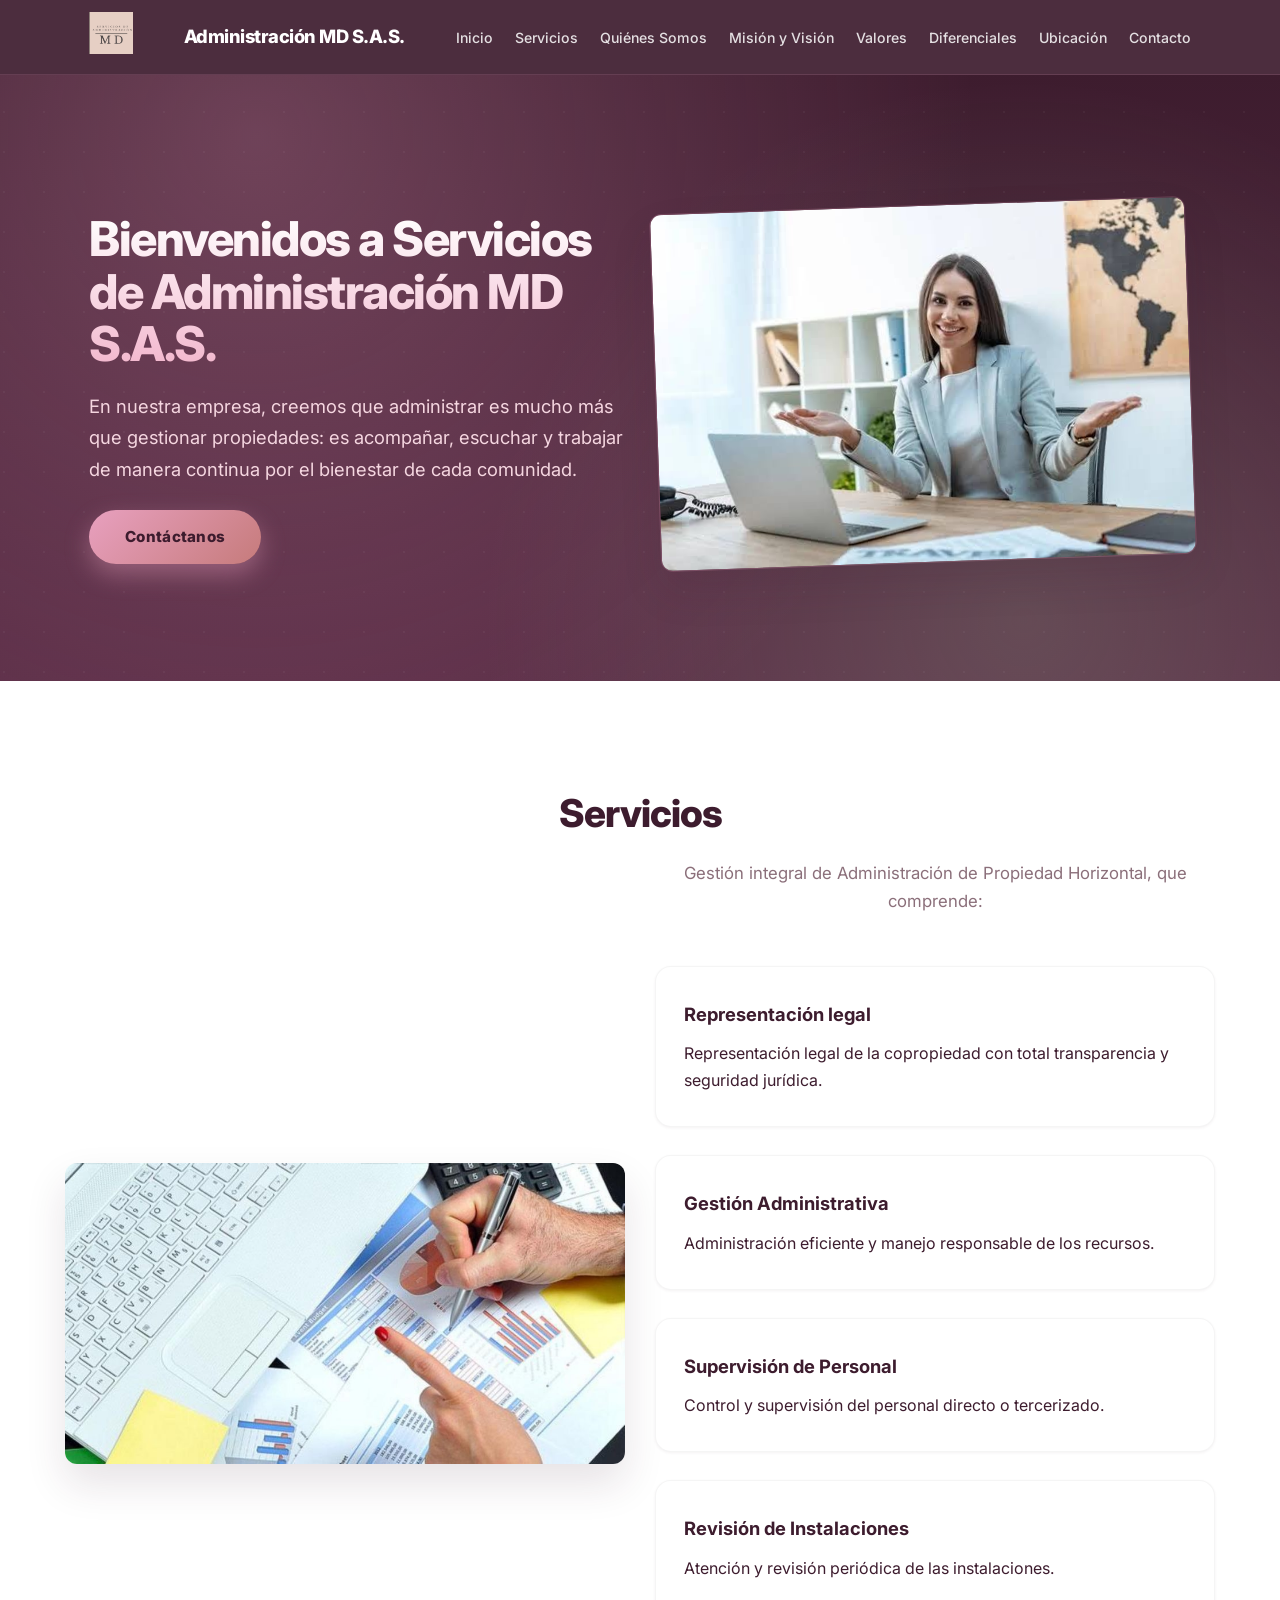
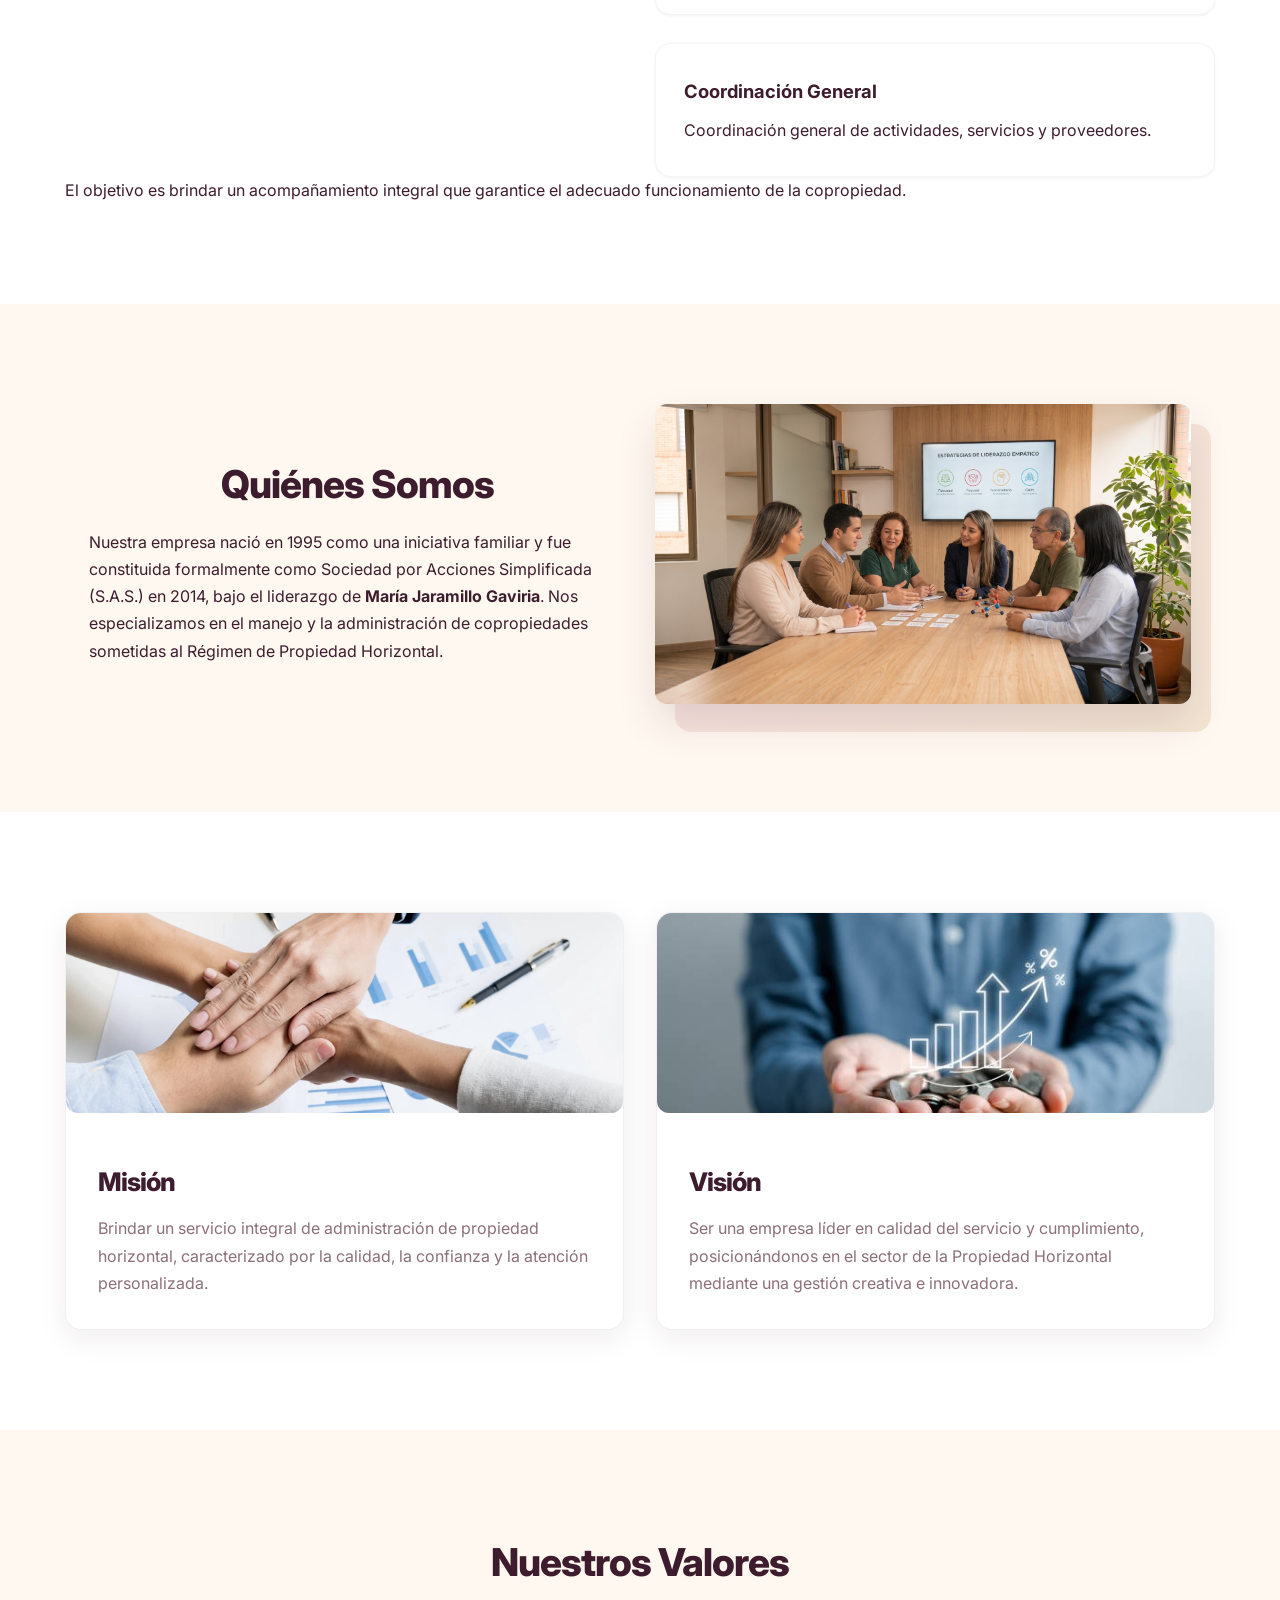
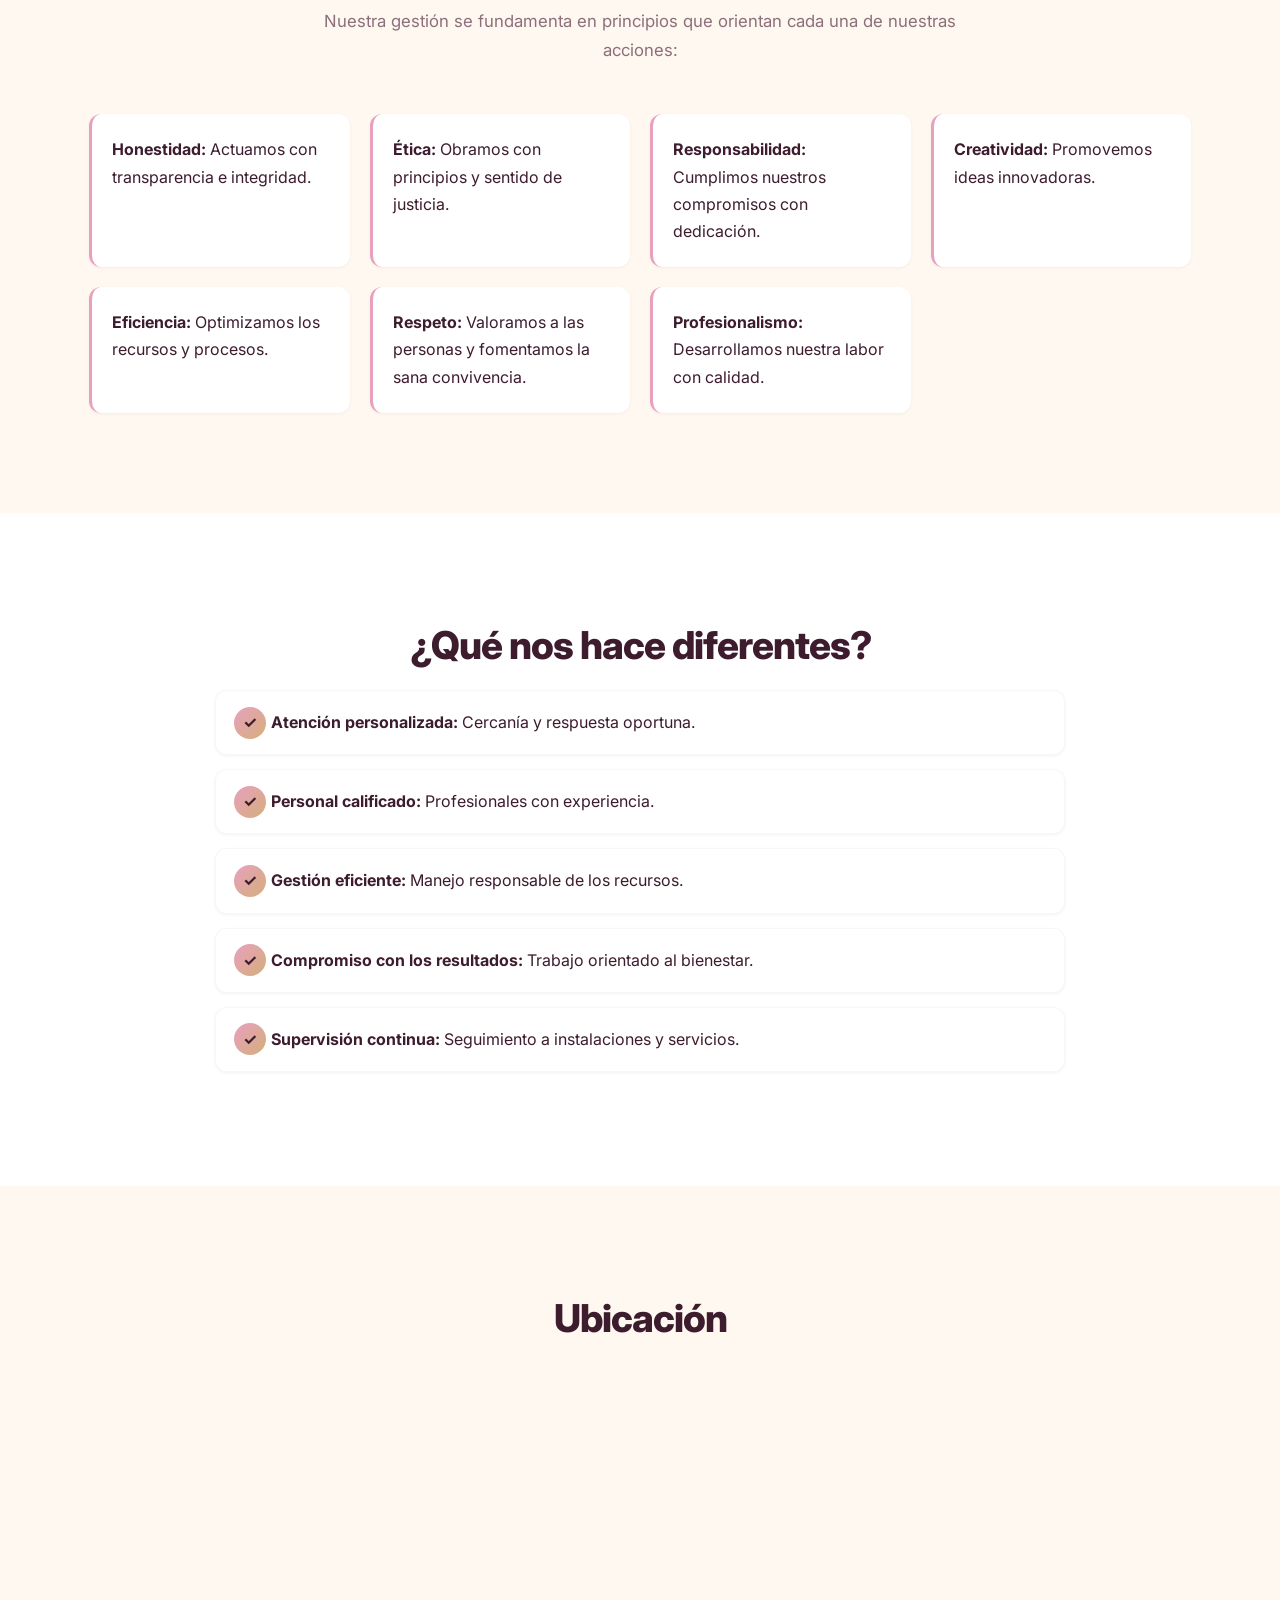
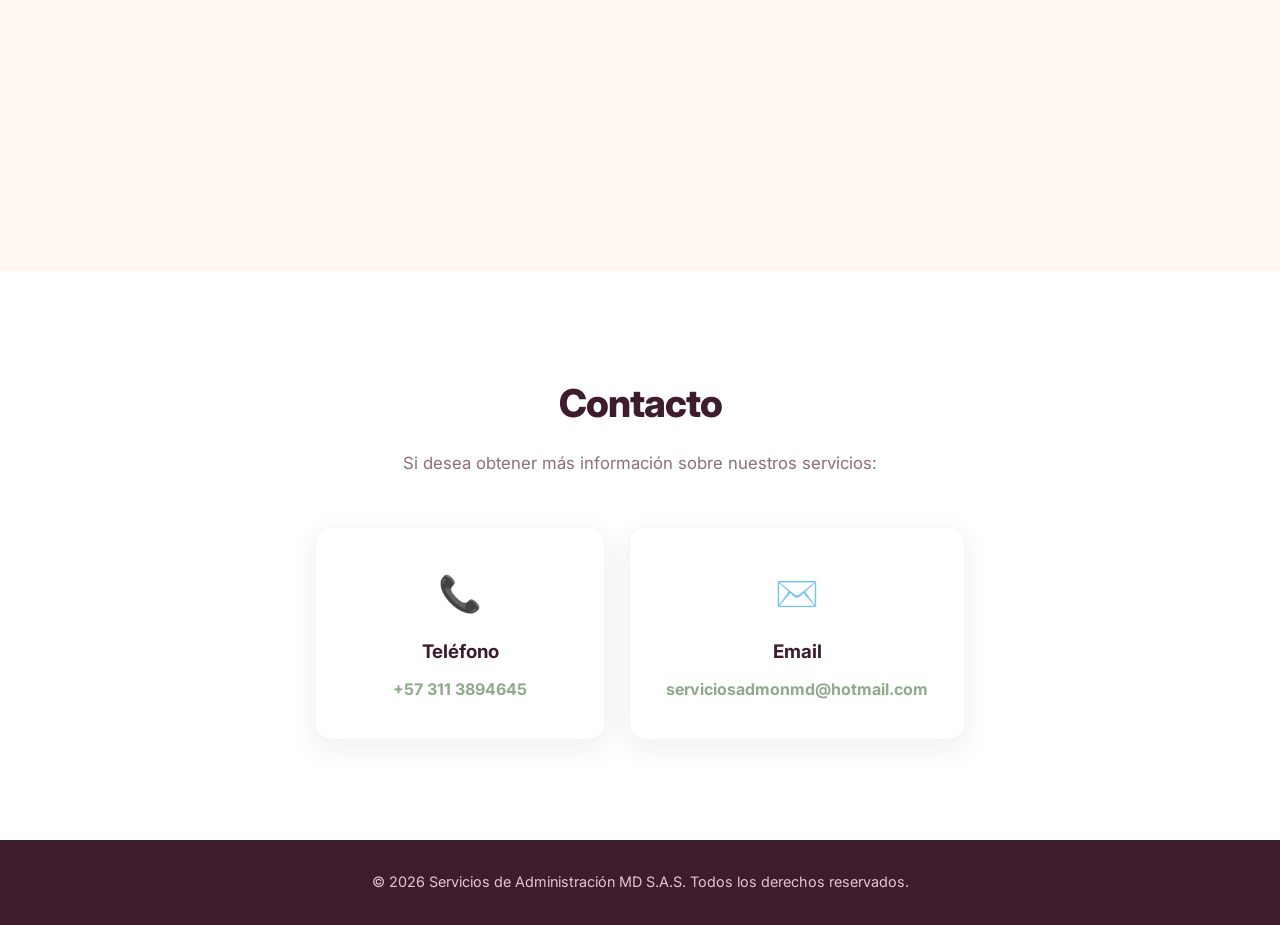
==== index.html @ 72a77397 "first commit" ====
<!DOCTYPE html>
<html lang="es">
<head>
    <meta charset="UTF-8">
    <meta name="viewport" content="width=device-width, initial-scale=1.0">
    <title>Servicios de Administración MD S.A.S.</title>
    <link rel="stylesheet" href="css/style.css">
    <link href="https://fonts.googleapis.com/css2?family=Inter:wght@300;400;600;700&display=swap" rel="stylesheet">
</head>
<body>
    <button class="menu-toggle" id="menuToggle" aria-label="Abrir menú">☰</button>

    <header class="header">
        <div class="container header-container">
            <div class="logo">
                <img src="img/logo.png" alt="Logo de la empresa Servicios de Administración MD S.A.S.">
            </div>
            <h1>Administración MD S.A.S.</h1>
            <nav class="nav" id="mainNav">
                <ul>
                    <li><a href="#inicio">Inicio</a></li>
                    <li><a href="#servicios">Servicios</a></li>
                    <li><a href="#Quienes-Somos">Quiénes Somos</a></li>
                    <li><a href="#mision-vision">Misión y Visión</a></li>
                    <li><a href="#valores">Valores</a></li>
                    <li><a href="#QUE HACE DIFERENTE DE OTROS NEGOCIOS SIMILARES">Diferenciales</a></li>
                    <li><a href="#Ubicacion">Ubicación</a></li>
                    <li><a href="#contacto">Contacto</a></li>
                </ul>
            </nav>
        </div>
    </header>

    <main class="main-content">
        <!-- BIENVENIDA CON IMAGEN -->
        <section id="inicio" class="hero">
            <div class="container hero-grid">
                <div class="hero-text">
                    <h2>Bienvenidos a Servicios de Administración MD S.A.S.</h2>
                    <p>En nuestra empresa, creemos que administrar es mucho más que gestionar propiedades: es acompañar, escuchar y trabajar de manera continua por el bienestar de cada comunidad.</p>
                    <a href="#contacto" class="btn">Contáctanos</a>
                </div>
                <div class="hero-image">
                    <img src="img/bienvenida.jpeg" alt="Bienvenida Administración MD S.A.S.">
                </div>
            </div>
        </section>

        
        <section id="servicios" class="section container">
            <h2>Servicios</h2>
            <div class="servicios-grid">
                <div class="servicios-imagen">
                    <img src="img/servicios.jpeg" alt="Nuestros Servicios de Administración">
                </div>
                <div class="servicios-texto">
                    <p class="section-intro">Gestión integral de Administración de Propiedad Horizontal, que comprende:</p>
                    <div class="grid-cards">
                        <div class="card"><h3>Representación legal</h3><p>Representación legal de la copropiedad con total transparencia y seguridad jurídica.</p></div>
                        <div class="card"><h3>Gestión Administrativa</h3><p>Administración eficiente y manejo responsable de los recursos.</p></div>
                        <div class="card"><h3>Supervisión de Personal</h3><p>Control y supervisión del personal directo o tercerizado.</p></div>
                        <div class="card"><h3>Revisión de Instalaciones</h3><p>Atención y revisión periódica de las instalaciones.</p></div>
                        <div class="card"><h3>Coordinación General</h3><p>Coordinación general de actividades, servicios y proveedores.</p></div>
                    </div>
                </div>
            </div>
            <p class="highlight-text">El objetivo es brindar un acompañamiento integral que garantice el adecuado funcionamiento de la copropiedad.</p>
        </section>

        <section id="Quienes-Somos" class="section bg-light">
            <div class="container quienes-grid">
                <div class="quienes-texto">
                    <h2>Quiénes Somos</h2>
                    <p>Nuestra empresa nació en 1995 como una iniciativa familiar y fue constituida formalmente como Sociedad por Acciones Simplificada (S.A.S.) en 2014, bajo el liderazgo de <strong>María Jaramillo Gaviria</strong>. Nos especializamos en el manejo y la administración de copropiedades sometidas al Régimen de Propiedad Horizontal.</p>
                </div>
                <div class="quienes-imagen">
                    <img src="img/quienes-somos.jpeg" alt="Quiénes Somos - MD S.A.S.">
                </div>
            </div>
        </section>

        <!-- MISION Y VISION CON IMAGENES -->
        <section id="mision-vision" class="section container">
            <div class="mv-grid">
                <div class="mv-card">
                    <img src="img/mision.jpeg" alt="Nuestra Misión" class="mv-img">
                    <h2>Misión</h2>
                    <p>Brindar un servicio integral de administración de propiedad horizontal, caracterizado por la calidad, la confianza y la atención personalizada.</p>
                </div>
                <div class="mv-card">
                    <img src="img/vision.jpeg" alt="Nuestra Visión" class="mv-img">
                    <h2>Visión</h2>
                    <p>Ser una empresa líder en calidad del servicio y cumplimiento, posicionándonos en el sector de la Propiedad Horizontal mediante una gestión creativa e innovadora.</p>
                </div>
            </div>
        </section>

        <!-- Resto de secciones igual... -->
        <section id="valores" class="section bg-light">
            <div class="container">
                <h2>Nuestros Valores</h2>
                <p class="section-intro">Nuestra gestión se fundamenta en principios que orientan cada una de nuestras acciones:</p>
                <div class="values-grid">
                    <div class="value-item"><strong>Honestidad:</strong> Actuamos con transparencia e integridad.</div>
                    <div class="value-item"><strong>Ética:</strong> Obramos con principios y sentido de justicia.</div>
                    <div class="value-item"><strong>Responsabilidad:</strong> Cumplimos nuestros compromisos con dedicación.</div>
                    <div class="value-item"><strong>Creatividad:</strong> Promovemos ideas innovadoras.</div>
                    <div class="value-item"><strong>Eficiencia:</strong> Optimizamos los recursos y procesos.</div>
                    <div class="value-item"><strong>Respeto:</strong> Valoramos a las personas y fomentamos la sana convivencia.</div>
                    <div class="value-item"><strong>Profesionalismo:</strong> Desarrollamos nuestra labor con calidad.</div>
                </div>
            </div>
        </section>

        <section id="QUE HACE DIFERENTE DE OTROS NEGOCIOS SIMILARES" class="section container">
            <h2>¿Qué nos hace diferentes?</h2>
            <ul class="check-list">
                <li><strong>Atención personalizada:</strong> Cercanía y respuesta oportuna.</li>
                <li><strong>Personal calificado:</strong> Profesionales con experiencia.</li>
                <li><strong>Gestión eficiente:</strong> Manejo responsable de los recursos.</li>
                <li><strong>Compromiso con los resultados:</strong> Trabajo orientado al bienestar.</li>
                <li><strong>Supervisión continua:</strong> Seguimiento a instalaciones y servicios.</li>
            </ul>
        </section>

        <section id="Ubicacion" class="section bg-light">
            <div class="container">
                <h2>Ubicación</h2>
                <p class="location-tex Edificio Prisma, Oficina 308 - Carrera 35A #15B-35, El Poblado, Medellín</p>
                <div class="map-container">
                    <iframe src="https://www.google.com/maps/embed?pb=!1m18!1m12!1m3!1d3966.315!2d-75.573!3d6.209!2m3!1f0!2f0!3f0!3m2!1i1024!2i768!4f13.1!3m3!1m2!1s0x8e44282a1e2b123%3A0x123456789!2sCentro%20de%20Negocios%20Prisma%2C%20Cra.%2035a%20%2315b-35%2C%20El%20Poblado%2C%20Medell%C3%ADn!5e0!3m2!1ses!2sco!4v1700000000000!5m2!1ses!2sco" width="100%" height="400" style="border:0;" allowfullscreen="" loading="lazy"></iframe>
                </div>
            </div>
        </section>

        <section id="contacto" class="section container">
            <h2>Contacto</h2>
            <p class="section-intro">Si desea obtener más información sobre nuestros servicios:</p>
            <div class="contact-cards">
                <div class="contact-card"><span>📞</span><h3>Teléfono</h3><p><a href="tel:+573113894645">+57 311 3894645</a></p></div>
                <div class="contact-card"><span>✉️</span><h3>Email</h3><p><a href="mailto:serviciosadmonmd@hotmail.com">serviciosadmonmd@hotmail.com</a></p></div>
            </div>
        </section>
    </main>

    <footer class="footer">
        <p>&copy; 2026 Servicios de Administración MD S.A.S. Todos los derechos reservados.</p>
    </footer>

    <script src="js/JavaJs.js"></script>
</body>
</html>
---- css/style.css ----
:root {
    /* COLORES PARA LOGO PALO ROSA #E8A0BF */
    --primary-color: #3D1C2E;
    --primary-light: #5A2D46;
    --secondary-color: #8FA98B;
    --accent-color: #E8A0BF;
    --accent-hover: #F2B5CC;
    --accent-dark: #C67B7B;
    --text-color: #3D1C2E;
    --text-light: #8B6F7A;
    --bg-light: #FFF8F0;
    --white: #ffffff;
    --glass: rgba(255, 255, 255, 0.8);
    --gold: #D4AF7A;
    --shadow-sm: 0 1px 3px rgba(61, 28, 46, 0.06);
    --shadow-md: 0 8px 30px rgba(61, 28, 46, 0.08);
    --shadow-lg: 0 20px 40px rgba(61, 28, 46, 0.12);
    --transition: all 0.4s cubic-bezier(0.175, 0.885, 0.32, 1.275);
    --radius: 16px;
}

* { margin: 0; padding: 0; box-sizing: border-box; }
html { scroll-behavior: smooth; }
body {
    font-family: 'Inter', sans-serif;
    color: var(--text-color);
    line-height: 1.7;
    background-color: var(--white);
    overflow-x: hidden;
}
.container { max-width: 1150px; margin: 0 auto; padding: 0 24px; }

/* HEADER GLASS PREMIUM */
.header {
    background: rgba(61, 28, 46, 0.92);
    backdrop-filter: blur(20px) saturate(180%);
    -webkit-backdrop-filter: blur(20px) saturate(180%);
    color: var(--white);
    padding: 12px 0;
    position: sticky;
    top: 0;
    z-index: 1000;
    border-bottom: 1px solid rgba(232, 160, 191, 0.15);
}
.header-container { display: flex; justify-content: space-between; align-items: center; }
.header h1 { font-size: 1.15rem; font-weight: 800; letter-spacing: -0.5px; color: var(--white); }
.logo img { height: 42px; filter: brightness(1.1); }
.nav ul { display: flex; list-style: none; gap: 22px; }
.nav a {
    color: rgba(255, 255, 255, 0.85);
    text-decoration: none;
    font-size: 0.88rem;
    font-weight: 500;
    position: relative;
    padding: 5px 0;
    transition: var(--transition);
}
.nav a::after {
    content: '';
    position: absolute;
    bottom: 0; left: 0;
    width: 0; height: 2px;
    background: var(--accent-color);
    transition: var(--transition);
}
.nav a:hover { color: var(--white); }
.nav a:hover::after { width: 100%; }

/* HERO WOW */
.hero {
    background: radial-gradient(1200px at 20% 10%, rgba(232, 160, 191, 0.28) 0%, transparent 60%),
                radial-gradient(900px at 80% 90%, rgba(143, 169, 139, 0.25) 0%, transparent 60%),
                linear-gradient(180deg, var(--primary-color) 0%, var(--primary-light) 100%);
    color: var(--white);
    padding: 130px 20px 110px;
    position: relative;
    overflow: hidden;
}
.hero::before {
    content: '';
    position: absolute;
    top: -50%; left: -20%;
    width: 140%; height: 200%;
    background: radial-gradient(circle, rgba(255,255,255,0.04) 1px, transparent 1px);
    background-size: 40px 40px;
    animation: moveGrid 60s linear infinite;
}
@keyframes moveGrid { from { transform: translateY(0); } to { transform: translateY(80px); } }

.hero-grid { display: grid; grid-template-columns: 1.1fr 0.9fr; gap: 50px; align-items: center; position: relative; z-index: 2; }
.hero h2 {
    font-size: 3rem;
    line-height: 1.1;
    font-weight: 800;
    letter-spacing: -1.5px;
    margin-bottom: 20px;
    background: linear-gradient(180deg, #fff 0%, #F2B5CC 100%);
    -webkit-background-clip: text;
    -webkit-text-fill-color: transparent;
}
.hero p { font-size: 1.15rem; color: #F5D6E0; font-weight: 400; max-width: 600px; }
.hero-image img {
    width: 100%;
    border-radius: var(--radius);
    box-shadow: var(--shadow-lg);
    transform: rotate(-2deg);
    transition: var(--transition);
    border: 1px solid rgba(232, 160, 191, 0.2);
}
.hero-image img:hover { transform: rotate(0deg) scale(1.02); }

.btn {
    display: inline-block;
    background: linear-gradient(135deg, var(--accent-color) 0%, var(--accent-dark) 100%);
    color: var(--primary-color);
    padding: 14px 36px;
    border-radius: 100px;
    text-decoration: none;
    font-weight: 800;
    font-size: 0.95rem;
    letter-spacing: 0.3px;
    margin-top: 25px;
    box-shadow: 0 10px 25px rgba(232, 160, 191, 0.4);
    transition: var(--transition);
}
.btn:hover { transform: translateY(-3px); box-shadow: 0 15px 35px rgba(232, 160, 191, 0.55); }

/* SECCIONES */
.section { padding: 100px 0; position: relative; }
.bg-light { background: var(--bg-light); }
.section h2 {
    text-align: center;
    font-size: 2.4rem;
    font-weight: 800;
    letter-spacing: -1px;
    color: var(--primary-color);
    margin-bottom: 12px;
}
.section-intro { text-align: center; max-width: 700px; margin: 0 auto 50px; color: var(--text-light); font-size: 1.05rem; }

/* CARDS */
.grid-cards { display: grid; grid-template-columns: repeat(auto-fit, minmax(280px, 1fr)); gap: 28px; }
.card {
    background: var(--white);
    padding: 32px 28px;
    border-radius: var(--radius);
    box-shadow: var(--shadow-sm);
    border: 1px solid rgba(0,0,0,0.04);
    transition: var(--transition);
    position: relative;
    overflow: hidden;
}
.card::before {
    content: '';
    position: absolute;
    top: 0; left: 0;
    width: 100%; height: 4px;
    background: linear-gradient(90deg, var(--accent-color), var(--gold));
    transform: scaleX(0);
    transform-origin: left;
    transition: var(--transition);
}
.card:hover { transform: translateY(-8px); box-shadow: var(--shadow-lg); }
.card:hover::before { transform: scaleX(1); }
.card h3 { font-size: 1.15rem; color: var(--primary-color); margin-bottom: 10px; font-weight: 700; }

/* QUIENES SOMOS - IMAGEN FLOTANTE */
.quienes-grid, .servicios-grid { display: grid; grid-template-columns: 1fr 1fr; gap: 60px; align-items: center; }
.quienes-imagen img, .servicios-imagen img {
    width: 100%;
    border-radius: var(--radius);
    box-shadow: var(--shadow-lg);
}
.quienes-imagen { position: relative; }
.quienes-imagen::after {
    content: '';
    position: absolute;
    inset: 20px -20px -20px 20px;
    background: linear-gradient(135deg, var(--accent-color), var(--gold));
    border-radius: var(--radius);
    z-index: -1;
    opacity: 0.25;
}

/* MISION VISION */
.mv-grid { display: grid; grid-template-columns: 1fr 1fr; gap: 32px; }
.mv-card {
    background: var(--white);
    padding: 0;
    border-radius: var(--radius);
    border: 1px solid rgba(0,0,0,0.06);
    overflow: hidden;
    box-shadow: var(--shadow-md);
    transition: var(--transition);
}
.mv-card:hover { transform: translateY(-5px); box-shadow: var(--shadow-lg); }
.mv-img { width: 100%; height: 240px; object-fit: cover; }
.mv-card h2, .mv-card p { padding: 0 32px; }
.mv-card h2 { text-align: left; margin-top: 24px; font-size: 1.6rem; }
.mv-card p { padding-bottom: 32px; color: var(--text-light); margin-top: 10px; }

/* VALORES Y DIFERENCIALES */
.values-grid { display: grid; grid-template-columns: repeat(auto-fit, minmax(260px, 1fr)); gap: 20px; }
.value-item {
    background: var(--white);
    padding: 22px 20px;
    border-radius: 12px;
    border-left: 3px solid var(--accent-color);
    box-shadow: var(--shadow-sm);
    transition: var(--transition);
}
.value-item:hover { transform: translateX(5px); border-left-color: var(--gold); }
.check-list { list-style: none; max-width: 850px; margin: 0 auto; }
.check-list li {
    background: var(--white);
    padding: 18px 20px 18px 55px;
    margin-bottom: 14px;
    border-radius: 12px;
    box-shadow: var(--shadow-sm);
    position: relative;
    border: 1px solid rgba(0,0,0,0.03);
}
.check-list li::before {
    content: "✓";
    position: absolute;
    left: 18px; top: 50%; transform: translateY(-50%);
    width: 32px; height: 32px;
    background: linear-gradient(135deg, var(--accent-color), var(--gold));
    color: var(--primary-color);
    border-radius: 50%;
    display: grid;
    place-items: center;
    font-weight: bold;
}

/* MAPA Y CONTACTO */
.location-text { text-align: center; font-size: 1.1rem; margin-bottom: 24px; font-weight: 700; color: var(--primary-color); }
.map-container { border-radius: var(--radius); overflow: hidden; box-shadow: var(--shadow-lg); border: 1px solid rgba(0,0,0,0.06); }
.contact-cards { display: grid; grid-template-columns: 1fr 1fr; gap: 24px; max-width: 650px; margin: 0 auto; }
.contact-card {
    background: var(--white);
    padding: 36px;
    border-radius: var(--radius);
    text-align: center;
    box-shadow: var(--shadow-md);
    border: 1px solid rgba(0,0,0,0.04);
    transition: var(--transition);
}
.contact-card:hover { transform: translateY(-5px); box-shadow: var(--shadow-lg); }
.contact-card span { font-size: 2.2rem; margin-bottom: 12px; display: block; }
.contact-card h3 { margin-bottom: 8px; color: var(--primary-color); }
.contact-card a { color: var(--secondary-color); text-decoration: none; font-weight: 700; }

/* FOOTER */
.footer { background: var(--primary-color); color: #E8C4D0; text-align: center; padding: 30px 0; font-size: 0.9rem; }
.hero-grid, .quienes-grid, .servicios-grid {
  display: grid;
  grid-template-columns: 1fr 1fr;
  gap: 30px;
  align-items: center;
}
.hero-image img, .quienes-imagen img, .servicios-imagen img, .mv-img {
  width: 100%;
  border-radius: 12px;
  object-fit: cover;
}
.mv-img { height: 200px; margin-bottom: 15px; }

/* RESPONSIVE */
.menu-toggle { display: none; background: none; border: none; color: white; font-size: 1.8rem; }
@media (max-width: 900px) {
    .hero-grid, .quienes-grid, .servicios-grid, .mv-grid { grid-template-columns: 1fr; }
    .hero h2 { font-size: 2.3rem; }
    .hero { padding: 80px 20px; }
    .section { padding: 70px 0; }
    .menu-toggle { display: block; }
    .nav { display: none; width: 100%; margin-top: 15px; }
    .nav.active { display: block; animation: fadeIn 0.3s ease; }
    .nav ul { flex-direction: column; text-align: center; gap: 12px; }
    .contact-cards { grid-template-columns: 1fr; }
}
@keyframes fadeIn { from { opacity:0; transform: translateY(-10px);} to { opacity:1; transform: translateY(0);} }
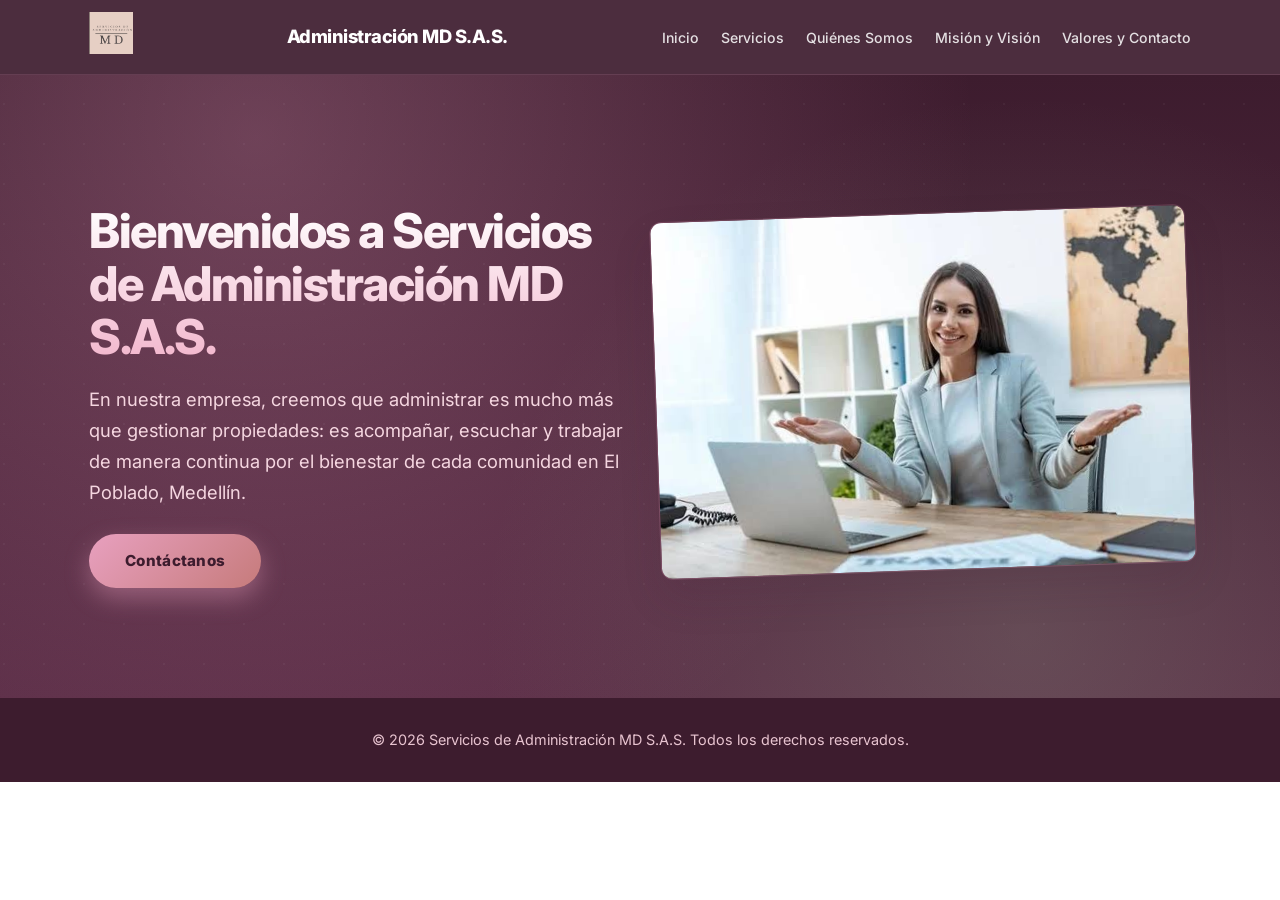
==== commit 11393b9d: "first commit" ====
--- a/index.html
+++ b/index.html
@@ -3,7 +3,7 @@
 <head>
     <meta charset="UTF-8">
     <meta name="viewport" content="width=device-width, initial-scale=1.0">
-    <title>Servicios de Administración MD S.A.S.</title>
+    <title>Servicios de Administración MD S.A.S. - Inicio</title>
     <link rel="stylesheet" href="css/style.css">
     <link href="https://fonts.googleapis.com/css2?family=Inter:wght@300;400;600;700&display=swap" rel="stylesheet">
 </head>
@@ -18,127 +18,27 @@
             <h1>Administración MD S.A.S.</h1>
             <nav class="nav" id="mainNav">
                 <ul>
-                    <li><a href="#inicio">Inicio</a></li>
-                    <li><a href="#servicios">Servicios</a></li>
-                    <li><a href="#Quienes-Somos">Quiénes Somos</a></li>
-                    <li><a href="#mision-vision">Misión y Visión</a></li>
-                    <li><a href="#valores">Valores</a></li>
-                    <li><a href="#QUE HACE DIFERENTE DE OTROS NEGOCIOS SIMILARES">Diferenciales</a></li>
-                    <li><a href="#Ubicacion">Ubicación</a></li>
-                    <li><a href="#contacto">Contacto</a></li>
+                    <li><a href="index.html" class="active">Inicio</a></li>
+                    <li><a href="index1.html">Servicios</a></li>
+                    <li><a href="index2.html">Quiénes Somos</a></li>
+                    <li><a href="index3.html">Misión y Visión</a></li>
+                    <li><a href="index4.html">Valores y Contacto</a></li>
                 </ul>
             </nav>
         </div>
     </header>
 
     <main class="main-content">
-        <!-- BIENVENIDA CON IMAGEN -->
         <section id="inicio" class="hero">
             <div class="container hero-grid">
                 <div class="hero-text">
                     <h2>Bienvenidos a Servicios de Administración MD S.A.S.</h2>
-                    <p>En nuestra empresa, creemos que administrar es mucho más que gestionar propiedades: es acompañar, escuchar y trabajar de manera continua por el bienestar de cada comunidad.</p>
-                    <a href="#contacto" class="btn">Contáctanos</a>
+                    <p>En nuestra empresa, creemos que administrar es mucho más que gestionar propiedades: es acompañar, escuchar y trabajar de manera continua por el bienestar de cada comunidad en El Poblado, Medellín.</p>
+                    <a href="index4.html#contacto" class="btn">Contáctanos</a>
                 </div>
                 <div class="hero-image">
                     <img src="img/bienvenida.jpeg" alt="Bienvenida Administración MD S.A.S.">
                 </div>
-            </div>
-        </section>
-
-        
-        <section id="servicios" class="section container">
-            <h2>Servicios</h2>
-            <div class="servicios-grid">
-                <div class="servicios-imagen">
-                    <img src="img/servicios.jpeg" alt="Nuestros Servicios de Administración">
-                </div>
-                <div class="servicios-texto">
-                    <p class="section-intro">Gestión integral de Administración de Propiedad Horizontal, que comprende:</p>
-                    <div class="grid-cards">
-                        <div class="card"><h3>Representación legal</h3><p>Representación legal de la copropiedad con total transparencia y seguridad jurídica.</p></div>
-                        <div class="card"><h3>Gestión Administrativa</h3><p>Administración eficiente y manejo responsable de los recursos.</p></div>
-                        <div class="card"><h3>Supervisión de Personal</h3><p>Control y supervisión del personal directo o tercerizado.</p></div>
-                        <div class="card"><h3>Revisión de Instalaciones</h3><p>Atención y revisión periódica de las instalaciones.</p></div>
-                        <div class="card"><h3>Coordinación General</h3><p>Coordinación general de actividades, servicios y proveedores.</p></div>
-                    </div>
-                </div>
-            </div>
-            <p class="highlight-text">El objetivo es brindar un acompañamiento integral que garantice el adecuado funcionamiento de la copropiedad.</p>
-        </section>
-
-        <section id="Quienes-Somos" class="section bg-light">
-            <div class="container quienes-grid">
-                <div class="quienes-texto">
-                    <h2>Quiénes Somos</h2>
-                    <p>Nuestra empresa nació en 1995 como una iniciativa familiar y fue constituida formalmente como Sociedad por Acciones Simplificada (S.A.S.) en 2014, bajo el liderazgo de <strong>María Jaramillo Gaviria</strong>. Nos especializamos en el manejo y la administración de copropiedades sometidas al Régimen de Propiedad Horizontal.</p>
-                </div>
-                <div class="quienes-imagen">
-                    <img src="img/quienes-somos.jpeg" alt="Quiénes Somos - MD S.A.S.">
-                </div>
-            </div>
-        </section>
-
-        <!-- MISION Y VISION CON IMAGENES -->
-        <section id="mision-vision" class="section container">
-            <div class="mv-grid">
-                <div class="mv-card">
-                    <img src="img/mision.jpeg" alt="Nuestra Misión" class="mv-img">
-                    <h2>Misión</h2>
-                    <p>Brindar un servicio integral de administración de propiedad horizontal, caracterizado por la calidad, la confianza y la atención personalizada.</p>
-                </div>
-                <div class="mv-card">
-                    <img src="img/vision.jpeg" alt="Nuestra Visión" class="mv-img">
-                    <h2>Visión</h2>
-                    <p>Ser una empresa líder en calidad del servicio y cumplimiento, posicionándonos en el sector de la Propiedad Horizontal mediante una gestión creativa e innovadora.</p>
-                </div>
-            </div>
-        </section>
-
-        <!-- Resto de secciones igual... -->
-        <section id="valores" class="section bg-light">
-            <div class="container">
-                <h2>Nuestros Valores</h2>
-                <p class="section-intro">Nuestra gestión se fundamenta en principios que orientan cada una de nuestras acciones:</p>
-                <div class="values-grid">
-                    <div class="value-item"><strong>Honestidad:</strong> Actuamos con transparencia e integridad.</div>
-                    <div class="value-item"><strong>Ética:</strong> Obramos con principios y sentido de justicia.</div>
-                    <div class="value-item"><strong>Responsabilidad:</strong> Cumplimos nuestros compromisos con dedicación.</div>
-                    <div class="value-item"><strong>Creatividad:</strong> Promovemos ideas innovadoras.</div>
-                    <div class="value-item"><strong>Eficiencia:</strong> Optimizamos los recursos y procesos.</div>
-                    <div class="value-item"><strong>Respeto:</strong> Valoramos a las personas y fomentamos la sana convivencia.</div>
-                    <div class="value-item"><strong>Profesionalismo:</strong> Desarrollamos nuestra labor con calidad.</div>
-                </div>
-            </div>
-        </section>
-
-        <section id="QUE HACE DIFERENTE DE OTROS NEGOCIOS SIMILARES" class="section container">
-            <h2>¿Qué nos hace diferentes?</h2>
-            <ul class="check-list">
-                <li><strong>Atención personalizada:</strong> Cercanía y respuesta oportuna.</li>
-                <li><strong>Personal calificado:</strong> Profesionales con experiencia.</li>
-                <li><strong>Gestión eficiente:</strong> Manejo responsable de los recursos.</li>
-                <li><strong>Compromiso con los resultados:</strong> Trabajo orientado al bienestar.</li>
-                <li><strong>Supervisión continua:</strong> Seguimiento a instalaciones y servicios.</li>
-            </ul>
-        </section>
-
-        <section id="Ubicacion" class="section bg-light">
-            <div class="container">
-                <h2>Ubicación</h2>
-                <p class="location-tex Edificio Prisma, Oficina 308 - Carrera 35A #15B-35, El Poblado, Medellín</p>
-                <div class="map-container">
-                    <iframe src="https://www.google.com/maps/embed?pb=!1m18!1m12!1m3!1d3966.315!2d-75.573!3d6.209!2m3!1f0!2f0!3f0!3m2!1i1024!2i768!4f13.1!3m3!1m2!1s0x8e44282a1e2b123%3A0x123456789!2sCentro%20de%20Negocios%20Prisma%2C%20Cra.%2035a%20%2315b-35%2C%20El%20Poblado%2C%20Medell%C3%ADn!5e0!3m2!1ses!2sco!4v1700000000000!5m2!1ses!2sco" width="100%" height="400" style="border:0;" allowfullscreen="" loading="lazy"></iframe>
-                </div>
-            </div>
-        </section>
-
-        <section id="contacto" class="section container">
-            <h2>Contacto</h2>
-            <p class="section-intro">Si desea obtener más información sobre nuestros servicios:</p>
-            <div class="contact-cards">
-                <div class="contact-card"><span>📞</span><h3>Teléfono</h3><p><a href="tel:+573113894645">+57 311 3894645</a></p></div>
-                <div class="contact-card"><span>✉️</span><h3>Email</h3><p><a href="mailto:serviciosadmonmd@hotmail.com">serviciosadmonmd@hotmail.com</a></p></div>
             </div>
         </section>
     </main>
